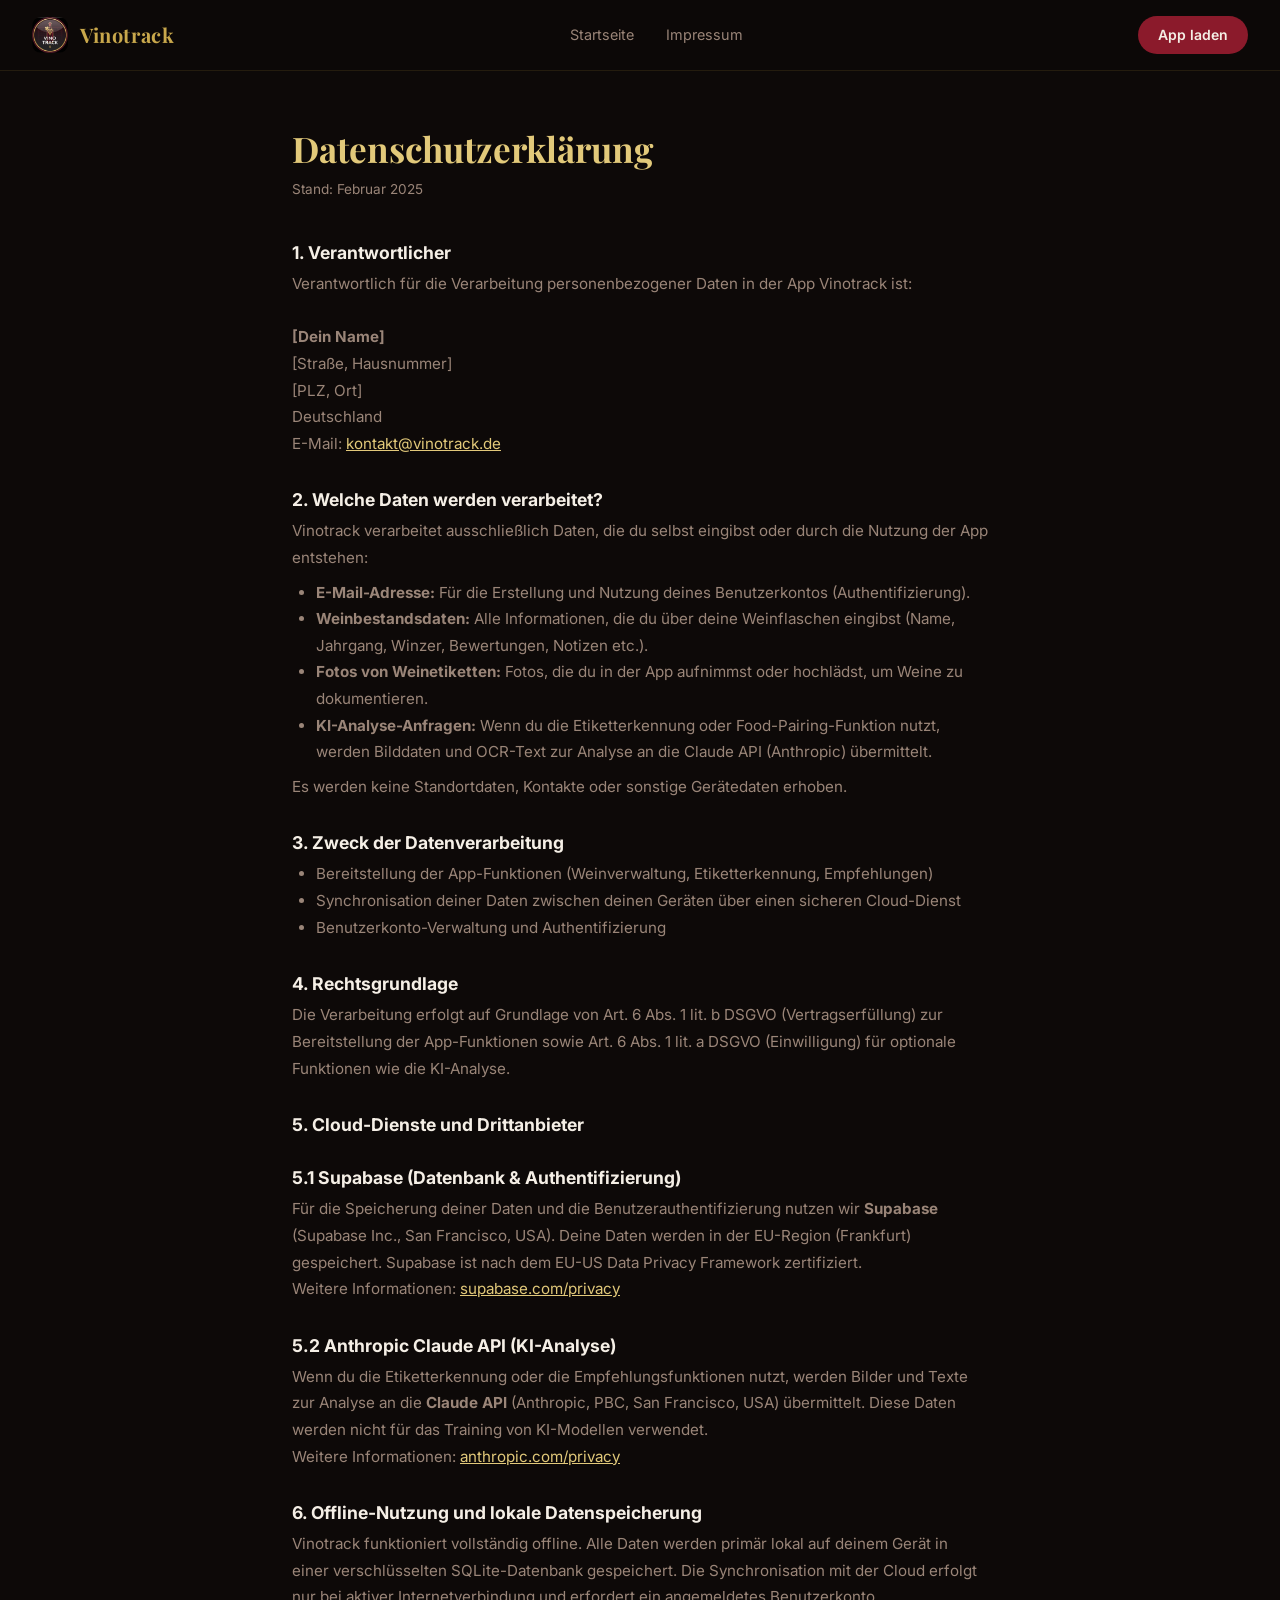
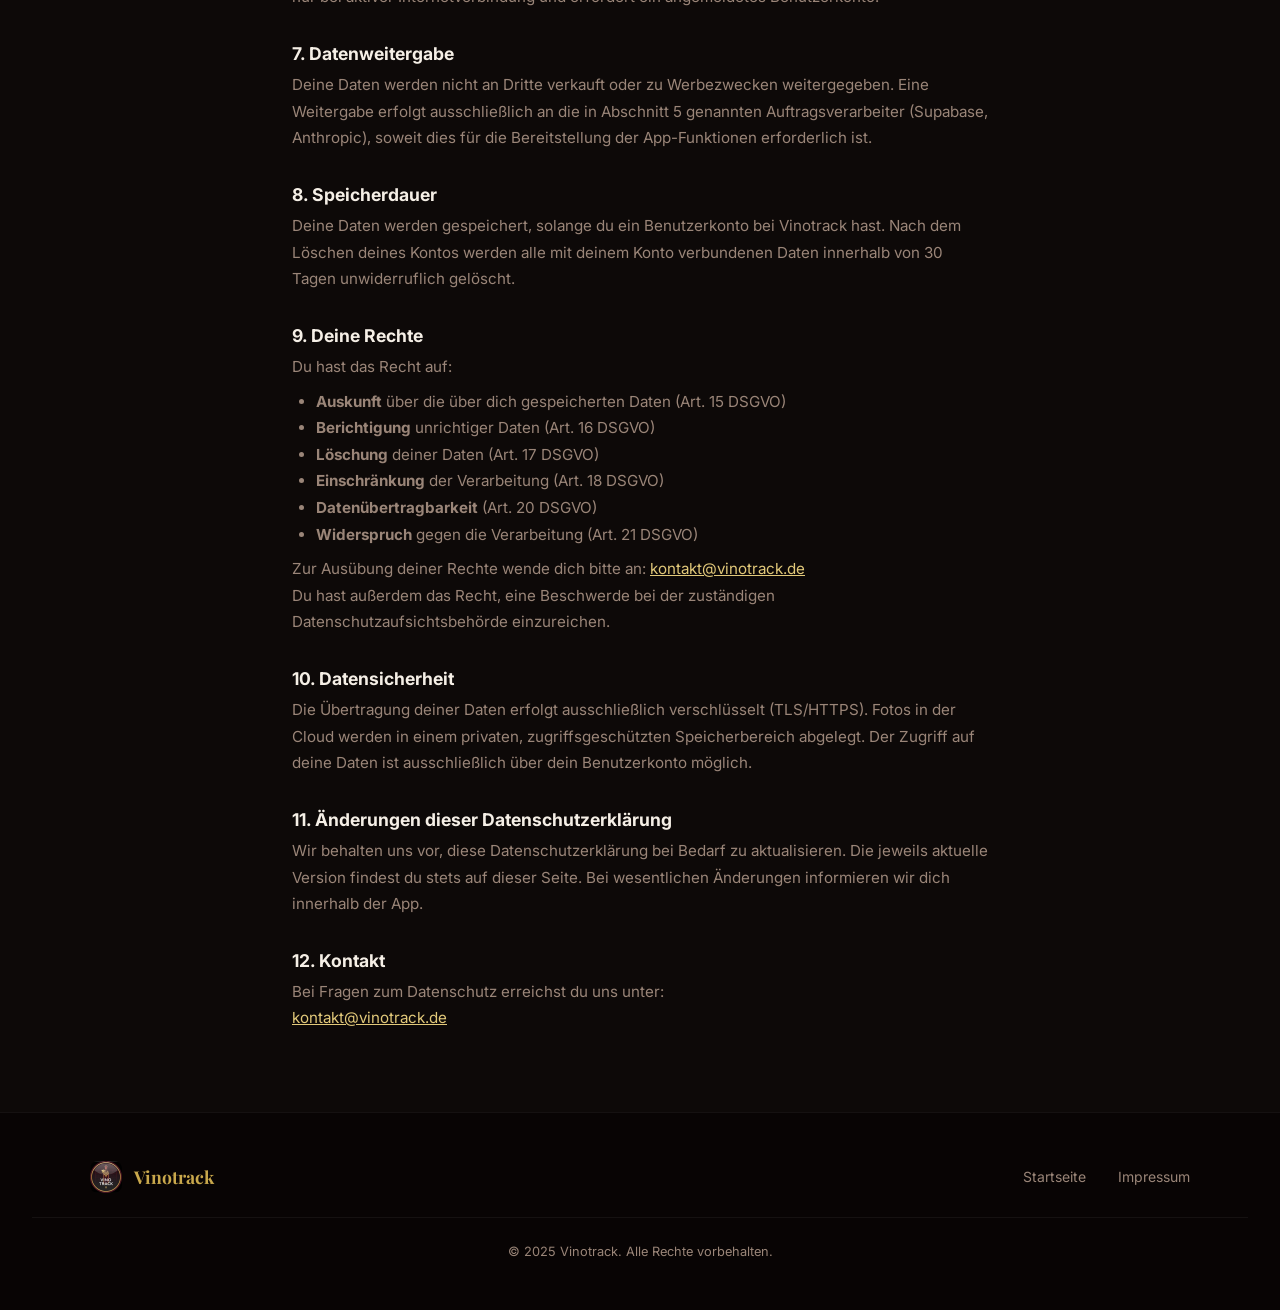
==== datenschutz.html @ 57b12ed2 "Add files via upload" ====
<!DOCTYPE html>
<html lang="de">
<head>
  <meta charset="UTF-8" />
  <meta name="viewport" content="width=device-width, initial-scale=1.0" />
  <title>Datenschutzerklärung – Vinotrack</title>
  <meta name="robots" content="noindex" />
  <link rel="preconnect" href="https://fonts.googleapis.com" />
  <link rel="preconnect" href="https://fonts.gstatic.com" crossorigin />
  <link href="https://fonts.googleapis.com/css2?family=Inter:wght@400;500;600;700&family=Playfair+Display:wght@700&display=swap" rel="stylesheet" />
  <link rel="icon" type="image/png" href="assets/images/app-icon.png" />
  <link rel="stylesheet" href="assets/css/style.css" />
</head>
<body>

  <nav>
    <a href="/" class="nav-brand">
      <img src="assets/images/app-icon.png" alt="Vinotrack" />
      <span>Vinotrack</span>
    </a>
    <ul class="nav-links">
      <li><a href="/">Startseite</a></li>
      <li><a href="impressum.html">Impressum</a></li>
    </ul>
    <a href="/#download" class="nav-cta">App laden</a>
  </nav>

  <div class="legal-page">
    <h1>Datenschutzerklärung</h1>
    <p class="updated">Stand: Februar 2025</p>

    <h2>1. Verantwortlicher</h2>
    <p>
      Verantwortlich für die Verarbeitung personenbezogener Daten in der App Vinotrack ist:<br /><br />
      <!-- TODO: Trage hier deinen Namen und deine Adresse ein -->
      <strong>[Dein Name]</strong><br />
      [Straße, Hausnummer]<br />
      [PLZ, Ort]<br />
      Deutschland<br />
      E-Mail: <a href="mailto:kontakt@vinotrack.de">kontakt@vinotrack.de</a>
    </p>

    <h2>2. Welche Daten werden verarbeitet?</h2>
    <p>Vinotrack verarbeitet ausschließlich Daten, die du selbst eingibst oder durch die Nutzung der App entstehen:</p>
    <ul>
      <li><strong>E-Mail-Adresse:</strong> Für die Erstellung und Nutzung deines Benutzerkontos (Authentifizierung).</li>
      <li><strong>Weinbestandsdaten:</strong> Alle Informationen, die du über deine Weinflaschen eingibst (Name, Jahrgang, Winzer, Bewertungen, Notizen etc.).</li>
      <li><strong>Fotos von Weinetiketten:</strong> Fotos, die du in der App aufnimmst oder hochlädst, um Weine zu dokumentieren.</li>
      <li><strong>KI-Analyse-Anfragen:</strong> Wenn du die Etiketterkennung oder Food-Pairing-Funktion nutzt, werden Bilddaten und OCR-Text zur Analyse an die Claude API (Anthropic) übermittelt.</li>
    </ul>
    <p>Es werden keine Standortdaten, Kontakte oder sonstige Gerätedaten erhoben.</p>

    <h2>3. Zweck der Datenverarbeitung</h2>
    <ul>
      <li>Bereitstellung der App-Funktionen (Weinverwaltung, Etiketterkennung, Empfehlungen)</li>
      <li>Synchronisation deiner Daten zwischen deinen Geräten über einen sicheren Cloud-Dienst</li>
      <li>Benutzerkonto-Verwaltung und Authentifizierung</li>
    </ul>

    <h2>4. Rechtsgrundlage</h2>
    <p>
      Die Verarbeitung erfolgt auf Grundlage von Art. 6 Abs. 1 lit. b DSGVO (Vertragserfüllung) zur Bereitstellung der App-Funktionen sowie Art. 6 Abs. 1 lit. a DSGVO (Einwilligung) für optionale Funktionen wie die KI-Analyse.
    </p>

    <h2>5. Cloud-Dienste und Drittanbieter</h2>

    <h2>5.1 Supabase (Datenbank &amp; Authentifizierung)</h2>
    <p>
      Für die Speicherung deiner Daten und die Benutzerauthentifizierung nutzen wir <strong>Supabase</strong> (Supabase Inc., San Francisco, USA). Deine Daten werden in der EU-Region (Frankfurt) gespeichert. Supabase ist nach dem EU-US Data Privacy Framework zertifiziert.
    </p>
    <p>Weitere Informationen: <a href="https://supabase.com/privacy" target="_blank" rel="noopener">supabase.com/privacy</a></p>

    <h2>5.2 Anthropic Claude API (KI-Analyse)</h2>
    <p>
      Wenn du die Etiketterkennung oder die Empfehlungsfunktionen nutzt, werden Bilder und Texte zur Analyse an die <strong>Claude API</strong> (Anthropic, PBC, San Francisco, USA) übermittelt. Diese Daten werden nicht für das Training von KI-Modellen verwendet.
    </p>
    <p>Weitere Informationen: <a href="https://www.anthropic.com/privacy" target="_blank" rel="noopener">anthropic.com/privacy</a></p>

    <h2>6. Offline-Nutzung und lokale Datenspeicherung</h2>
    <p>
      Vinotrack funktioniert vollständig offline. Alle Daten werden primär lokal auf deinem Gerät in einer verschlüsselten SQLite-Datenbank gespeichert. Die Synchronisation mit der Cloud erfolgt nur bei aktiver Internetverbindung und erfordert ein angemeldetes Benutzerkonto.
    </p>

    <h2>7. Datenweitergabe</h2>
    <p>
      Deine Daten werden nicht an Dritte verkauft oder zu Werbezwecken weitergegeben. Eine Weitergabe erfolgt ausschließlich an die in Abschnitt 5 genannten Auftragsverarbeiter (Supabase, Anthropic), soweit dies für die Bereitstellung der App-Funktionen erforderlich ist.
    </p>

    <h2>8. Speicherdauer</h2>
    <p>
      Deine Daten werden gespeichert, solange du ein Benutzerkonto bei Vinotrack hast. Nach dem Löschen deines Kontos werden alle mit deinem Konto verbundenen Daten innerhalb von 30 Tagen unwiderruflich gelöscht.
    </p>

    <h2>9. Deine Rechte</h2>
    <p>Du hast das Recht auf:</p>
    <ul>
      <li><strong>Auskunft</strong> über die über dich gespeicherten Daten (Art. 15 DSGVO)</li>
      <li><strong>Berichtigung</strong> unrichtiger Daten (Art. 16 DSGVO)</li>
      <li><strong>Löschung</strong> deiner Daten (Art. 17 DSGVO)</li>
      <li><strong>Einschränkung</strong> der Verarbeitung (Art. 18 DSGVO)</li>
      <li><strong>Datenübertragbarkeit</strong> (Art. 20 DSGVO)</li>
      <li><strong>Widerspruch</strong> gegen die Verarbeitung (Art. 21 DSGVO)</li>
    </ul>
    <p>
      Zur Ausübung deiner Rechte wende dich bitte an: <a href="mailto:kontakt@vinotrack.de">kontakt@vinotrack.de</a><br />
      Du hast außerdem das Recht, eine Beschwerde bei der zuständigen Datenschutzaufsichtsbehörde einzureichen.
    </p>

    <h2>10. Datensicherheit</h2>
    <p>
      Die Übertragung deiner Daten erfolgt ausschließlich verschlüsselt (TLS/HTTPS). Fotos in der Cloud werden in einem privaten, zugriffsgeschützten Speicherbereich abgelegt. Der Zugriff auf deine Daten ist ausschließlich über dein Benutzerkonto möglich.
    </p>

    <h2>11. Änderungen dieser Datenschutzerklärung</h2>
    <p>
      Wir behalten uns vor, diese Datenschutzerklärung bei Bedarf zu aktualisieren. Die jeweils aktuelle Version findest du stets auf dieser Seite. Bei wesentlichen Änderungen informieren wir dich innerhalb der App.
    </p>

    <h2>12. Kontakt</h2>
    <p>
      Bei Fragen zum Datenschutz erreichst du uns unter:<br />
      <a href="mailto:kontakt@vinotrack.de">kontakt@vinotrack.de</a>
    </p>
  </div>

  <footer>
    <div class="footer-inner">
      <div class="footer-brand">
        <img src="assets/images/app-icon.png" alt="Vinotrack" />
        <span>Vinotrack</span>
      </div>
      <ul class="footer-links">
        <li><a href="/">Startseite</a></li>
        <li><a href="impressum.html">Impressum</a></li>
      </ul>
    </div>
    <p class="footer-copy">© 2025 Vinotrack. Alle Rechte vorbehalten.</p>
  </footer>

</body>
</html>
---- assets/css/style.css ----
/* ── Reset & Base ───────────────────────────────────────────────────────── */
*, *::before, *::after { box-sizing: border-box; margin: 0; padding: 0; }

:root {
  --wine:   #8B1A2B;
  --wine-dark: #5C0F1C;
  --gold:   #C9A84C;
  --gold-light: #E2C97A;
  --bg:     #0D0908;
  --bg2:    #160C0A;
  --text:   #F5EFE6;
  --muted:  #9A8578;
  --radius: 18px;
}

html { scroll-behavior: smooth; }

body {
  font-family: 'Inter', system-ui, -apple-system, sans-serif;
  background: var(--bg);
  color: var(--text);
  line-height: 1.6;
  overflow-x: hidden;
}

h1, h2, h3 {
  font-family: 'Playfair Display', Georgia, serif;
  line-height: 1.2;
}

a { color: inherit; text-decoration: none; }

img { display: block; max-width: 100%; }

/* ── Nav ────────────────────────────────────────────────────────────────── */
nav {
  position: fixed;
  top: 0; left: 0; right: 0;
  z-index: 100;
  display: flex;
  align-items: center;
  justify-content: space-between;
  padding: 1rem 2rem;
  background: rgba(13, 9, 8, 0.85);
  backdrop-filter: blur(14px);
  -webkit-backdrop-filter: blur(14px);
  border-bottom: 1px solid rgba(201,168,76,0.12);
}

.nav-brand {
  display: flex;
  align-items: center;
  gap: 0.75rem;
}

.nav-brand img {
  width: 36px;
  height: 36px;
  border-radius: 9px;
}

.nav-brand span {
  font-family: 'Playfair Display', serif;
  font-size: 1.25rem;
  font-weight: 700;
  color: var(--gold);
  letter-spacing: 0.03em;
}

.nav-links {
  display: flex;
  gap: 2rem;
  list-style: none;
}

.nav-links a {
  font-size: 0.9rem;
  color: var(--muted);
  transition: color 0.2s;
}
.nav-links a:hover { color: var(--text); }

.nav-cta {
  background: var(--wine);
  color: var(--text) !important;
  padding: 0.5rem 1.25rem;
  border-radius: 100px;
  font-weight: 600;
  font-size: 0.875rem !important;
  transition: background 0.2s !important;
}
.nav-cta:hover { background: var(--wine-dark) !important; }

/* ── Hero ───────────────────────────────────────────────────────────────── */
.hero {
  min-height: 100vh;
  display: flex;
  align-items: center;
  justify-content: center;
  text-align: center;
  padding: 8rem 2rem 4rem;
  position: relative;
  overflow: hidden;
}

.hero-bg {
  position: absolute;
  inset: 0;
  background:
    radial-gradient(ellipse 80% 60% at 50% 0%, rgba(139,26,43,0.25) 0%, transparent 70%),
    radial-gradient(ellipse 50% 40% at 80% 80%, rgba(201,168,76,0.08) 0%, transparent 60%);
}

.hero-content {
  position: relative;
  max-width: 700px;
}

.hero-icon {
  width: 120px;
  height: 120px;
  border-radius: 27px;
  margin: 0 auto 2rem;
  box-shadow: 0 24px 60px rgba(139,26,43,0.5), 0 0 0 1px rgba(201,168,76,0.2);
}

.hero-eyebrow {
  font-size: 0.8rem;
  font-weight: 600;
  letter-spacing: 0.18em;
  text-transform: uppercase;
  color: var(--gold);
  margin-bottom: 1rem;
}

.hero h1 {
  font-size: clamp(2.5rem, 7vw, 4.5rem);
  margin-bottom: 1.25rem;
  background: linear-gradient(135deg, #fff 0%, var(--gold-light) 100%);
  -webkit-background-clip: text;
  -webkit-text-fill-color: transparent;
  background-clip: text;
}

.hero p {
  font-size: clamp(1rem, 2.5vw, 1.2rem);
  color: var(--muted);
  max-width: 520px;
  margin: 0 auto 2.5rem;
}

.hero-actions {
  display: flex;
  gap: 1rem;
  justify-content: center;
  flex-wrap: wrap;
}

.btn-primary {
  display: inline-flex;
  align-items: center;
  gap: 0.6rem;
  background: var(--wine);
  color: #fff;
  padding: 0.9rem 1.8rem;
  border-radius: 100px;
  font-weight: 600;
  font-size: 1rem;
  transition: background 0.2s, transform 0.15s, box-shadow 0.2s;
  box-shadow: 0 8px 24px rgba(139,26,43,0.4);
}
.btn-primary:hover {
  background: var(--wine-dark);
  transform: translateY(-2px);
  box-shadow: 0 12px 32px rgba(139,26,43,0.5);
}

.btn-secondary {
  display: inline-flex;
  align-items: center;
  gap: 0.6rem;
  background: rgba(255,255,255,0.06);
  color: var(--text);
  padding: 0.9rem 1.8rem;
  border-radius: 100px;
  font-weight: 500;
  font-size: 1rem;
  border: 1px solid rgba(255,255,255,0.12);
  transition: background 0.2s, transform 0.15s;
}
.btn-secondary:hover {
  background: rgba(255,255,255,0.1);
  transform: translateY(-2px);
}

/* App Store Badges */
.store-badges {
  display: flex;
  gap: 1rem;
  justify-content: center;
  flex-wrap: wrap;
}

.badge {
  display: inline-flex;
  align-items: center;
  gap: 0.7rem;
  background: #000;
  color: #fff;
  padding: 0.7rem 1.4rem;
  border-radius: 12px;
  border: 1px solid rgba(255,255,255,0.18);
  transition: transform 0.15s, border-color 0.2s;
  min-width: 155px;
}
.badge:hover {
  transform: translateY(-2px);
  border-color: rgba(255,255,255,0.35);
}
.badge svg { flex-shrink: 0; }
.badge-text { text-align: left; line-height: 1.2; }
.badge-text small { display: block; font-size: 0.65rem; opacity: 0.7; letter-spacing: 0.04em; }
.badge-text strong { font-size: 1rem; }

/* ── Section Base ───────────────────────────────────────────────────────── */
section { padding: 6rem 2rem; }

.section-label {
  font-size: 0.75rem;
  font-weight: 700;
  letter-spacing: 0.2em;
  text-transform: uppercase;
  color: var(--gold);
  margin-bottom: 0.75rem;
}

.section-title {
  font-size: clamp(1.8rem, 4vw, 2.8rem);
  margin-bottom: 1rem;
}

.section-sub {
  font-size: 1.05rem;
  color: var(--muted);
  max-width: 520px;
}

.container {
  max-width: 1100px;
  margin: 0 auto;
}

.text-center { text-align: center; }
.text-center .section-sub { margin: 0 auto; }

/* ── Features ───────────────────────────────────────────────────────────── */
#features { background: var(--bg2); }

.features-grid {
  display: grid;
  grid-template-columns: repeat(auto-fit, minmax(280px, 1fr));
  gap: 1.5rem;
  margin-top: 3.5rem;
}

.feature-card {
  background: rgba(255,255,255,0.03);
  border: 1px solid rgba(255,255,255,0.07);
  border-radius: var(--radius);
  padding: 2rem;
  transition: border-color 0.2s, transform 0.2s;
}
.feature-card:hover {
  border-color: rgba(201,168,76,0.25);
  transform: translateY(-4px);
}

.feature-icon {
  width: 52px;
  height: 52px;
  border-radius: 14px;
  background: linear-gradient(135deg, var(--wine-dark), var(--wine));
  display: flex;
  align-items: center;
  justify-content: center;
  margin-bottom: 1.25rem;
  font-size: 1.5rem;
}

.feature-card h3 {
  font-family: 'Inter', sans-serif;
  font-size: 1.05rem;
  font-weight: 700;
  margin-bottom: 0.5rem;
}

.feature-card p {
  font-size: 0.9rem;
  color: var(--muted);
  line-height: 1.65;
}

/* ── How it works ───────────────────────────────────────────────────────── */
#how {
  background: var(--bg);
}

.steps {
  display: grid;
  grid-template-columns: repeat(auto-fit, minmax(220px, 1fr));
  gap: 2rem;
  margin-top: 3.5rem;
  position: relative;
}

.step {
  text-align: center;
  padding: 1.5rem;
}

.step-number {
  width: 52px;
  height: 52px;
  border-radius: 50%;
  background: linear-gradient(135deg, var(--wine-dark), var(--wine));
  display: flex;
  align-items: center;
  justify-content: center;
  margin: 0 auto 1.25rem;
  font-family: 'Playfair Display', serif;
  font-size: 1.3rem;
  font-weight: 700;
  color: var(--gold-light);
  box-shadow: 0 4px 16px rgba(139,26,43,0.4);
}

.step h3 {
  font-family: 'Inter', sans-serif;
  font-size: 1rem;
  font-weight: 700;
  margin-bottom: 0.5rem;
}

.step p {
  font-size: 0.875rem;
  color: var(--muted);
}

/* ── Platforms ──────────────────────────────────────────────────────────── */
#platforms { background: var(--bg2); }

.platform-grid {
  display: grid;
  grid-template-columns: repeat(auto-fit, minmax(200px, 1fr));
  gap: 1.5rem;
  margin-top: 3.5rem;
}

.platform-card {
  background: rgba(255,255,255,0.03);
  border: 1px solid rgba(255,255,255,0.07);
  border-radius: var(--radius);
  padding: 2rem 1.5rem;
  text-align: center;
  transition: border-color 0.2s;
}
.platform-card:hover { border-color: rgba(201,168,76,0.2); }

.platform-card .icon { font-size: 2.5rem; margin-bottom: 1rem; }
.platform-card h3 { font-family: 'Inter', sans-serif; font-size: 1rem; font-weight: 700; margin-bottom: 0.25rem; }
.platform-card p { font-size: 0.85rem; color: var(--muted); }

/* ── CTA Banner ─────────────────────────────────────────────────────────── */
#cta {
  background: linear-gradient(135deg, var(--wine-dark) 0%, var(--wine) 100%);
  text-align: center;
  padding: 5rem 2rem;
}

#cta .section-label { color: rgba(255,255,255,0.6); }
#cta .section-title { color: #fff; }
#cta .section-sub { color: rgba(255,255,255,0.75); margin: 0 auto 2.5rem; }

/* ── Footer ─────────────────────────────────────────────────────────────── */
footer {
  background: #080404;
  padding: 3rem 2rem;
  border-top: 1px solid rgba(255,255,255,0.05);
}

.footer-inner {
  max-width: 1100px;
  margin: 0 auto;
  display: flex;
  align-items: center;
  justify-content: space-between;
  flex-wrap: wrap;
  gap: 1.5rem;
}

.footer-brand {
  display: flex;
  align-items: center;
  gap: 0.75rem;
}
.footer-brand img { width: 32px; height: 32px; border-radius: 8px; }
.footer-brand span {
  font-family: 'Playfair Display', serif;
  font-size: 1.1rem;
  font-weight: 700;
  color: var(--gold);
}

.footer-links {
  display: flex;
  gap: 2rem;
  list-style: none;
  flex-wrap: wrap;
}

.footer-links a {
  font-size: 0.875rem;
  color: var(--muted);
  transition: color 0.2s;
}
.footer-links a:hover { color: var(--text); }

.footer-copy {
  font-size: 0.8rem;
  color: var(--muted);
  width: 100%;
  text-align: center;
  margin-top: 1.5rem;
  padding-top: 1.5rem;
  border-top: 1px solid rgba(255,255,255,0.05);
}

/* ── Legal Pages ────────────────────────────────────────────────────────── */
.legal-page {
  max-width: 760px;
  margin: 0 auto;
  padding: 8rem 2rem 5rem;
}

.legal-page h1 {
  font-size: 2.2rem;
  margin-bottom: 0.5rem;
  color: var(--gold-light);
}

.legal-page .updated {
  font-size: 0.85rem;
  color: var(--muted);
  margin-bottom: 2.5rem;
}

.legal-page h2 {
  font-family: 'Inter', sans-serif;
  font-size: 1.1rem;
  font-weight: 700;
  margin: 2rem 0 0.5rem;
  color: var(--text);
}

.legal-page p, .legal-page li {
  font-size: 0.95rem;
  color: var(--muted);
  line-height: 1.75;
}

.legal-page ul, .legal-page ol {
  padding-left: 1.5rem;
  margin: 0.5rem 0;
}

.legal-page a { color: var(--gold-light); text-decoration: underline; }

/* ── Divider ────────────────────────────────────────────────────────────── */
.divider {
  width: 48px;
  height: 2px;
  background: linear-gradient(90deg, var(--wine), var(--gold));
  border-radius: 100px;
  margin: 1.25rem 0 2rem;
}
.text-center .divider { margin-left: auto; margin-right: auto; }

/* ── Responsive ─────────────────────────────────────────────────────────── */
@media (max-width: 640px) {
  nav { padding: 0.875rem 1.25rem; }
  .nav-links { display: none; }
  section { padding: 4rem 1.25rem; }
  .hero { padding: 7rem 1.25rem 3rem; }
  .hero-icon { width: 96px; height: 96px; border-radius: 22px; }
  .badge { min-width: 140px; }
}
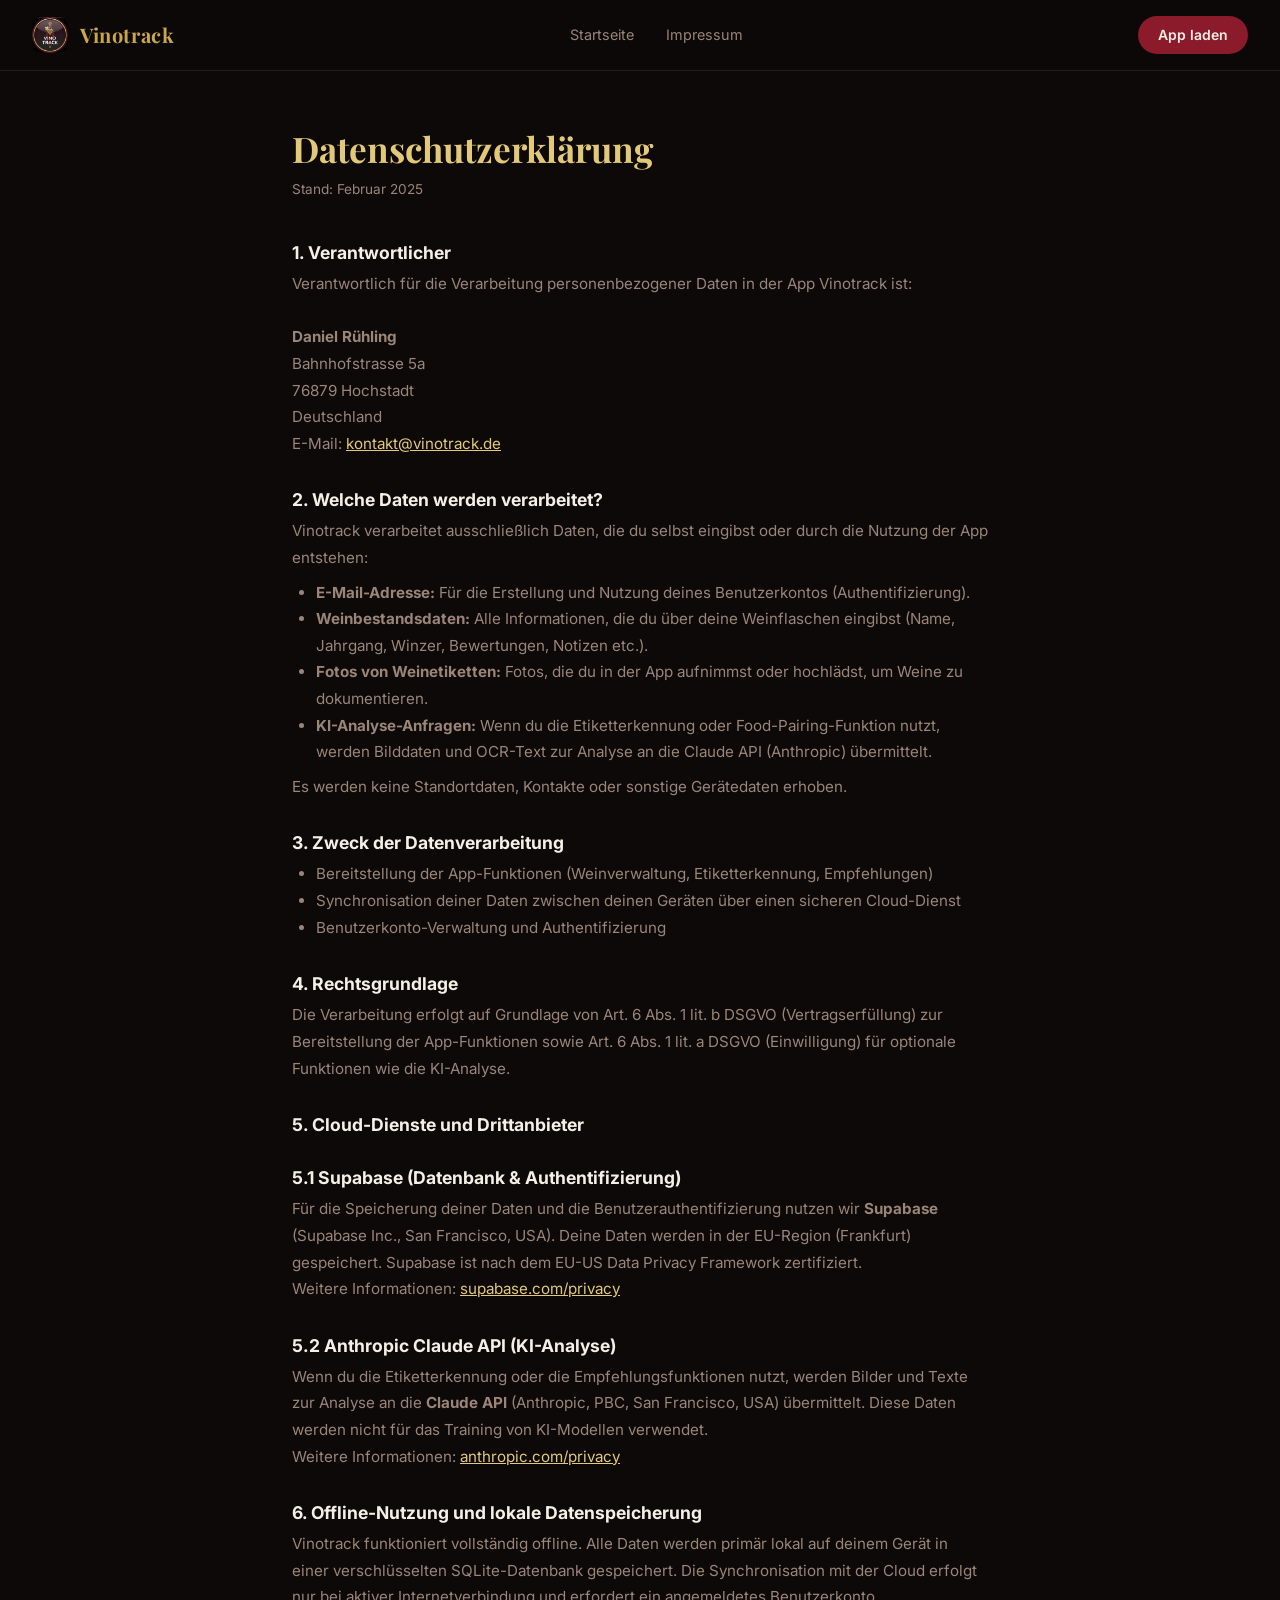
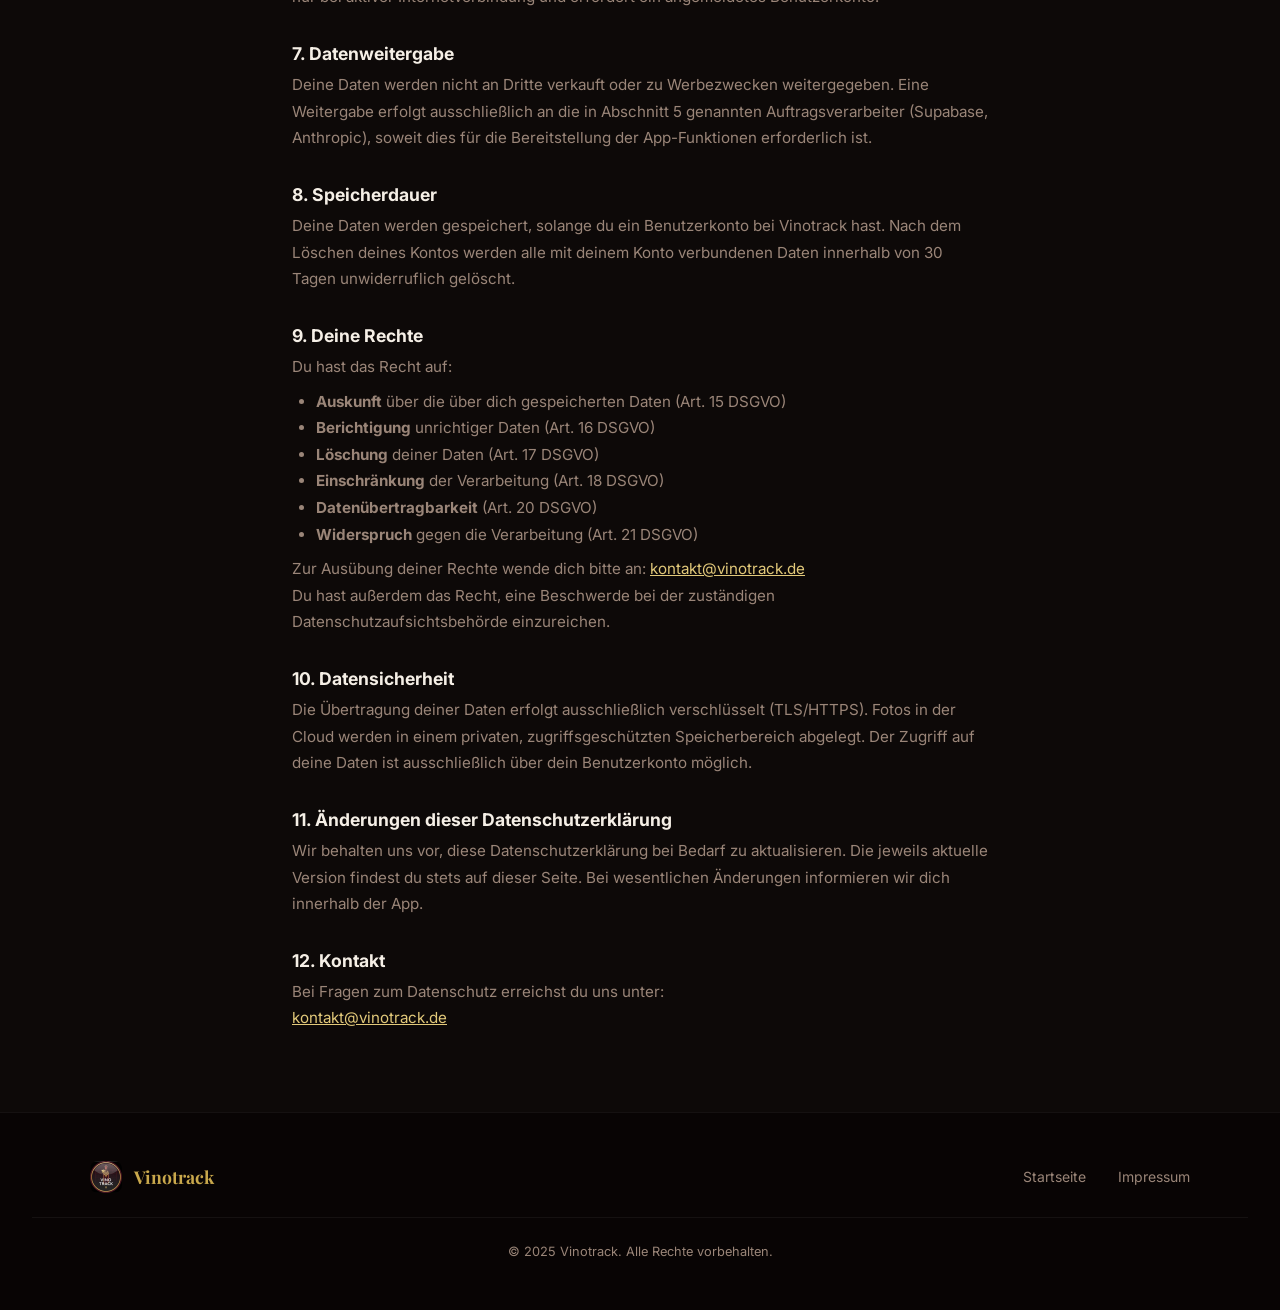
==== commit 03e188d5: "Update contact information in datenschutz.html" ====
--- a/datenschutz.html
+++ b/datenschutz.html
@@ -33,11 +33,11 @@
     <p>
       Verantwortlich für die Verarbeitung personenbezogener Daten in der App Vinotrack ist:<br /><br />
       <!-- TODO: Trage hier deinen Namen und deine Adresse ein -->
-      <strong>[Dein Name]</strong><br />
-      [Straße, Hausnummer]<br />
-      [PLZ, Ort]<br />
+      <strong>Daniel Rühling</strong><br />
+      Bahnhofstrasse 5a<br />
+      76879 Hochstadt<br />
       Deutschland<br />
-      E-Mail: <a href="mailto:kontakt@vinotrack.de">kontakt@vinotrack.de</a>
+      E-Mail: <a href="mailto:kontakt@ruehling.me">kontakt@vinotrack.de</a>
     </p>
 
     <h2>2. Welche Daten werden verarbeitet?</h2>
